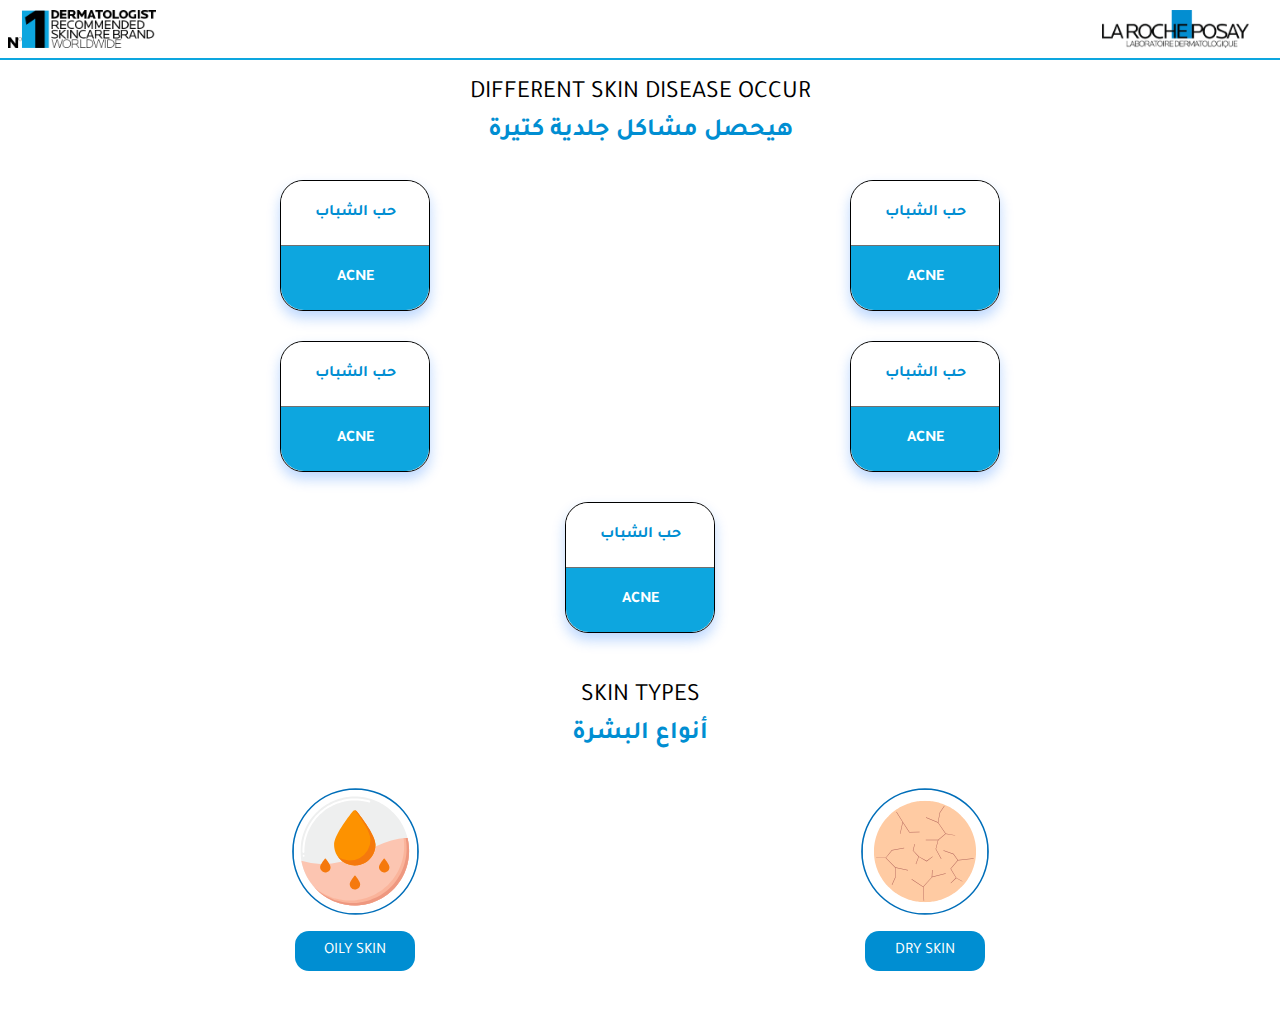
==== categoies.html @ da508f16 "first commit" ====
<!DOCTYPE html>
<html lang="en">
  <head>
    <meta charset="UTF-8" />
    <meta http-equiv="X-UA-Compatible" content="IE=edge" />
    <meta name="viewport" content="width=device-width, initial-scale=1.0" />
    <title>LA-ROUCHE</title>
    <link rel="stylesheet" href="assets/css/all.min.css" />
    <link rel="stylesheet" href="assets/css/animate.css" />
    <link rel="stylesheet" href="assets/css/bootstrap.min.css" />
    <link rel="stylesheet" href="assets/sass/main.scss" />
    <link rel="stylesheet" href="assets/sass/main.css" />
    <style>
      header {
        background-image: url("./assets/images/lrp-microbiome-visual.png");
      }
    </style>
  </head>
  <body>
    <!-- start Nav -->
    <nav>
      <div
        class="d-flex justify-content-between align-content-start flex-row px-2"
      >
        <img src="./assets/images/Vector Smart Object.png" alt="" />
        <img src="./assets/images/Group-101.png" alt="" />
      </div>
    </nav>
    <!-- start Nav -->

    <!-- start categories -->
    <section class="categories">
      <div class="container">
        <div class="info_catg">
          <p>DIFFERENT SKIN DISEASE OCCUR</p>
          <span>هيحصل مشاكل جلدية كتيرة</span>
        </div>
        <div class="row">
          <div class="col-6">
            <div
              class="item_ d-flex justify-content-center align-content-center flex-column"
            >
              <span>حب الشباب</span>
              <span> ACNE </span>
            </div>
          </div>
          <div class="col-6">
            <div
              class="item_ d-flex justify-content-center align-content-center flex-column"
            >
              <span>حب الشباب</span>
              <span> ACNE </span>
            </div>
          </div>
          <div class="col-6">
            <div
              class="item_ d-flex justify-content-center align-content-center flex-column"
            >
              <span>حب الشباب</span>
              <span> ACNE </span>
            </div>
          </div>
          <div class="col-6">
            <div
              class="item_ d-flex justify-content-center align-content-center flex-column"
            >
              <span>حب الشباب</span>
              <span> ACNE </span>
            </div>
          </div>
          <div class="col-12">
            <div
              class="item_ d-flex justify-content-center align-content-center flex-column"
            >
              <span>حب الشباب</span>
              <span> ACNE </span>
            </div>
          </div>
        </div>
        <div class="products">
          <div class="products-info">
            <p>SKIN TYPES</p>
            <span>أنواع البشرة</span>
          </div>
          <div class="row">
            <div class="col-md-6">
              <div
                class="product-item d-flex justify-content-center align-items-center gap-3 flex-column"
              >
                <img src="./assets/images/Group-170.svg" alt="" />
                <a href="oily-products.html"> OILY SKIN </a>
              </div>
            </div>
            <div class="col-md-6">
              <div
                class="product-item d-flex justify-content-center align-items-center gap-3 flex-column"
              >
                <img src="./assets/images/Group-163.svg" alt="" />
                <a href="oily-products.html"> DRY SKIN </a>
              </div>
            </div>
          </div>
        </div>
      </div>
    </section>
    <!-- end categories -->

    <script src="assets/js/jquery-3.6.0.min.js"></script>
    <script src="assets/js/bootstrap.min.js"></script>
    <script src="assets/js/all.min.js"></script>
    <script src="assets/js/wow.min.js"></script>
    <script src="assets/js/main.js"></script>
  </body>
</html>
---- assets/sass/main.css ----
@import url("https://fonts.googleapis.com/css2?family=Cairo:wght@400;700;900&family=Tajawal:wght@400;700;900&display=swap");
* {
  padding: 0;
  margin: 0;
  -webkit-box-sizing: border-box;
          box-sizing: border-box;
  scroll-behavior: smooth;
}

body {
  direction: ltr;
  text-align: start;
  overflow-x: hidden;
  font-family: 'Tajawal', sans-serif;
}

::-webkit-scrollbar-thumb {
  background-color: #0DA6DF;
  border-radius: 0px;
}

::-webkit-scrollbar {
  width: 4px;
  background-color: transparent;
}

a {
  text-decoration: none !important;
}

h1,
h2,
h3,
h4,
h5,
h6,
p,
span,
a,
li,
label {
  text-transform: capitalize;
}

ul,
ol {
  list-style: none;
  margin: 0px;
  padding: 0px;
}

button {
  outline: 0;
  border: 0;
  background: transparent;
}

.theme {
  --primary-color: #0DA6DF;
}

nav {
  border-bottom: 2px solid #0DA6DF;
}

nav img {
  -o-object-fit: contain;
     object-fit: contain;
  padding: 10px 0;
}

header {
  background-position: center;
  background-size: cover;
  background-attachment: fixed;
  background-repeat: no-repeat;
  height: 100vh;
  width: 100%;
}

header .overlay {
  position: relative;
  width: 100%;
  height: 100%;
  display: -webkit-box;
  display: -ms-flexbox;
  display: flex;
  -webkit-box-pack: center;
      -ms-flex-pack: center;
          justify-content: center;
  -webkit-box-align: center;
      -ms-flex-align: center;
          align-items: center;
  -webkit-box-orient: vertical;
  -webkit-box-direction: normal;
      -ms-flex-direction: column;
          flex-direction: column;
}

header h2 {
  color: #fff;
  font-size: 36px;
  font-weight: bold;
}

header ._info {
  background: #ffffffe0;
  padding: 15px;
  border-radius: 50%;
  width: 150px;
  height: 150px;
  display: -webkit-box;
  display: -ms-flexbox;
  display: flex;
  -webkit-box-pack: center;
      -ms-flex-pack: center;
          justify-content: center;
  -webkit-box-align: center;
      -ms-flex-align: center;
          align-items: center;
  -webkit-box-orient: vertical;
  -webkit-box-direction: normal;
      -ms-flex-direction: column;
          flex-direction: column;
}

header ._info p {
  font-size: 20px;
  font-weight: bold;
  text-align: center;
  margin-bottom: 0;
  z-index: 999;
}

header ._info span {
  font-weight: bold;
  color: #0DA6DF;
  font-size: 20px;
  z-index: 999;
}

header img {
  width: 50px;
  margin-top: 70px;
}

.about_ {
  padding: 50px 15px;
}

.about_ .about_us {
  text-align: center;
  border-radius: 20px;
  border: 1px solid #707070;
  padding: 50px 25px;
  position: relative;
}

.about_ .about_us h4 {
  font-size: 20px;
  color: #000;
}

.about_ .about_us span {
  font-size: 20px;
  color: #0DA6DF;
  font-weight: bold;
}

.about_ .star-one {
  position: absolute;
  top: -32px;
  right: 90px;
}

.about_ .star-one img:last-of-type {
  top: 45px;
  right: 50px;
  position: absolute;
}

.about_ .star-two {
  position: absolute;
  bottom: -18px;
  left: 90px;
}

.about_ .star-two img:last-of-type {
  bottom: 25px;
  left: 30px;
  position: absolute;
}

.about_ .about_us_desc {
  text-align: center;
  background-image: -webkit-gradient(linear, left bottom, left top, from(#0da6df45), to(#FFFFFF));
  background-image: linear-gradient(to top, #0da6df45, #FFFFFF);
  padding-bottom: 20px;
}

@media (max-width: 991px) {
  .about_ .about_us_desc {
    margin-top: 35px;
  }
}

.about_ .about_us_desc .btns_ {
  margin-top: 20px;
  display: -webkit-box;
  display: -ms-flexbox;
  display: flex;
  -ms-flex-pack: distribute;
      justify-content: space-around;
  -webkit-box-orient: horizontal;
  -webkit-box-direction: normal;
      -ms-flex-direction: row;
          flex-direction: row;
  -webkit-box-align: center;
      -ms-flex-align: center;
          align-items: center;
}

.about_ .about_us_desc .btns_ button {
  width: 135px;
  border-radius: 20px;
  height: 30px;
  color: #fff;
  padding: 0 0px;
}

.about_ .about_us_desc .btns_ button:first-of-type {
  background-color: #008ED2;
}

.about_ .about_us_desc .btns_ button:last-of-type {
  background-color: #D4151B;
}

.about_ .about_us_desc ._anchor {
  margin-top: 20px;
  display: -webkit-box;
  display: -ms-flexbox;
  display: flex;
  -webkit-box-pack: center;
      -ms-flex-pack: center;
          justify-content: center;
  gap: 15px;
  -webkit-box-orient: horizontal;
  -webkit-box-direction: normal;
      -ms-flex-direction: row;
          flex-direction: row;
  -webkit-box-align: center;
      -ms-flex-align: center;
          align-items: center;
}

.about_ .about_us_desc ._anchor span:first-of-type {
  color: #000;
  border-radius: 14px;
  background-color: #fff;
  border: 1px solid #000;
  padding: 10px;
  width: 220px;
}

.about_ .about_us_desc ._anchor a {
  color: #fff;
  border-radius: 13px;
  background-color: #008ED2;
  border: 1px solid #008ED2;
  padding: 7px 16px;
  height: 43px;
  line-height: 29px;
}

.categories {
  text-align: center;
}

.categories .info_catg {
  text-align: center;
  padding: 15px;
}

.categories .info_catg p {
  color: #000;
  margin: 0px 0;
  font-size: 25px;
}

.categories .info_catg span {
  color: #008ED2;
  font-weight: bold;
  font-size: 25px;
}

.categories .item_ {
  border: 1px solid #000;
  border-radius: 23px;
  width: 150px;
  text-align: center;
  margin: 15px 0;
  -webkit-box-shadow: #0d6efd47 0px 7px 13px 0px;
          box-shadow: #0d6efd47 0px 7px 13px 0px;
}

.categories .item_ span:first-of-type {
  background: #fff;
  border-radius: 23px 23px 0 0;
  padding: 20px;
  border-bottom: 1px solid #707070;
  color: #008ED2;
  font-weight: bold;
}

.categories .item_ span:last-of-type {
  background: #0DA6DF;
  border-radius: 0 0 23px 23px;
  padding: 20px;
  font-weight: bold;
  color: #fff;
}

.categories .col-6, .categories .col-12 {
  display: -webkit-box;
  display: -ms-flexbox;
  display: flex;
  -webkit-box-pack: center;
      -ms-flex-pack: center;
          justify-content: center;
  -webkit-box-align: center;
      -ms-flex-align: center;
          align-items: center;
}

.products {
  padding: 30px 0;
}

.products .products-info p {
  color: #000;
  margin: 0;
  font-size: 25px;
}

.products .products-info span {
  color: #008ED2;
  font-size: 25px;
  font-weight: bold;
}

.products .product-item {
  margin: 35px 0;
}

.products .product-item a {
  background-color: #008ED2;
  color: #fff !important;
  padding: 8px 15px;
  width: 120px;
  border-radius: 14px;
}

.oily-products {
  padding: 50px 0;
}

.oily-products .arrow {
  margin-bottom: 50px;
}

.oily-products .arrow svg {
  color: #000;
  font-size: 30px;
}

.oily-products .product-list {
  margin: 35px 0;
}

.oily-products .product-list .product-img {
  border: 2px solid #008ED2;
  border-radius: 17px;
}

.oily-products .product-list .product-img img {
  width: 175px;
}

.oily-products .product-list p {
  color: #000;
  font-weight: bold;
  margin-bottom: 5px;
  font-size: 18px;
}

.oily-products .product-list span {
  display: block;
  font-size: 18px;
}

.oily-products .product-list span:not(:first-of-type) {
  color: #008ED2;
}
/*# sourceMappingURL=main.css.map */
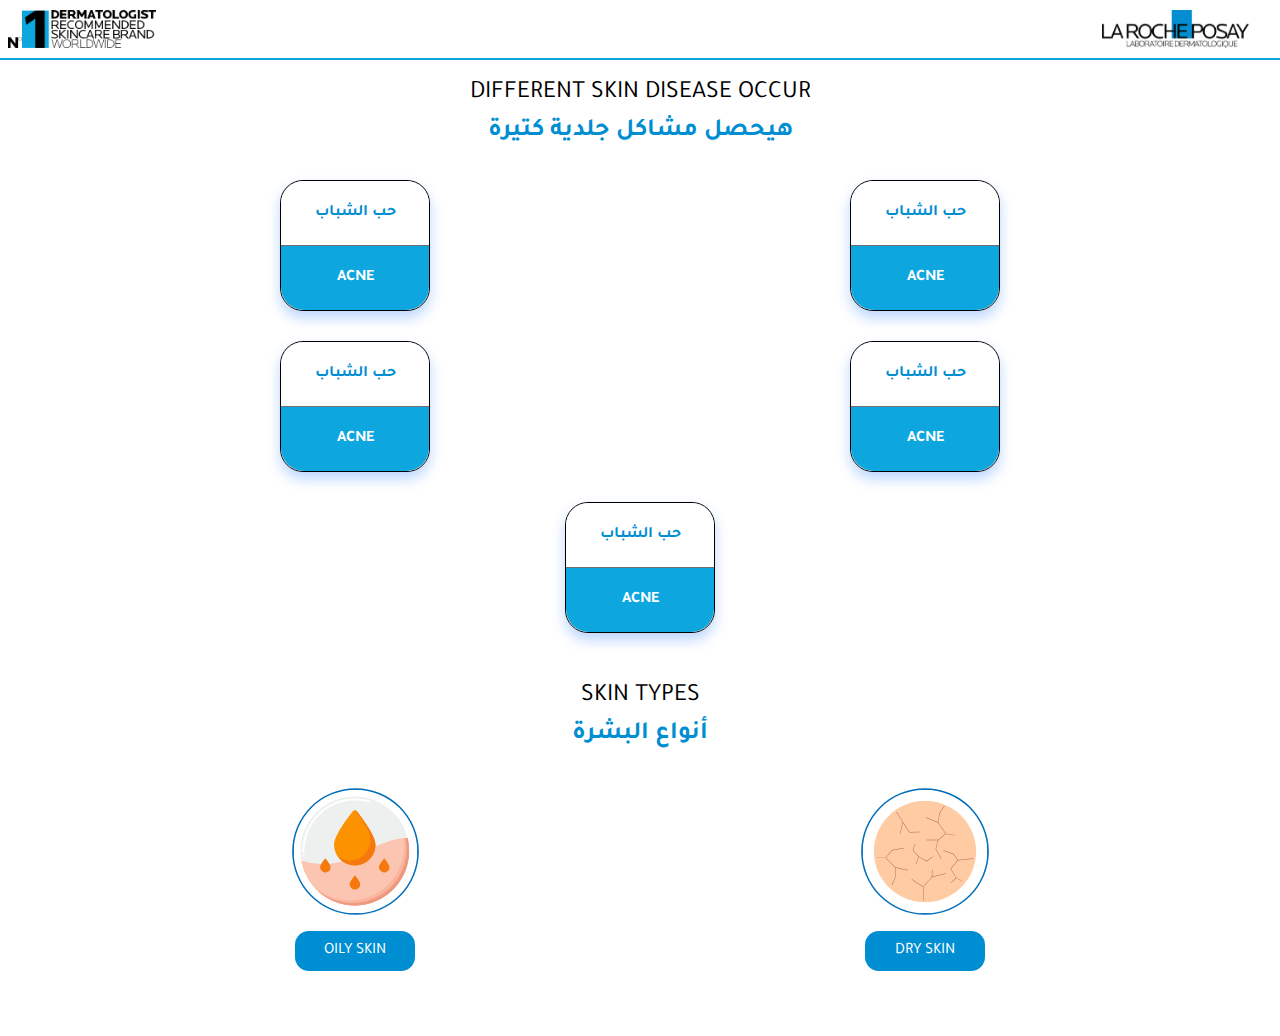
==== commit 2ad0a39c: "first" ====
--- a/categoies.html
+++ b/categoies.html
@@ -22,8 +22,8 @@
       <div
         class="d-flex justify-content-between align-content-start flex-row px-2"
       >
-        <img src="./assets/images/Vector Smart Object.png" alt="" />
-        <img src="./assets/images/Group-101.png" alt="" />
+        <img src="./assets/images/Vector-Smart-Object.webp" alt="" />
+        <img src="./assets/images/Group-101.webp" alt="" />
       </div>
     </nav>
     <!-- start Nav -->
